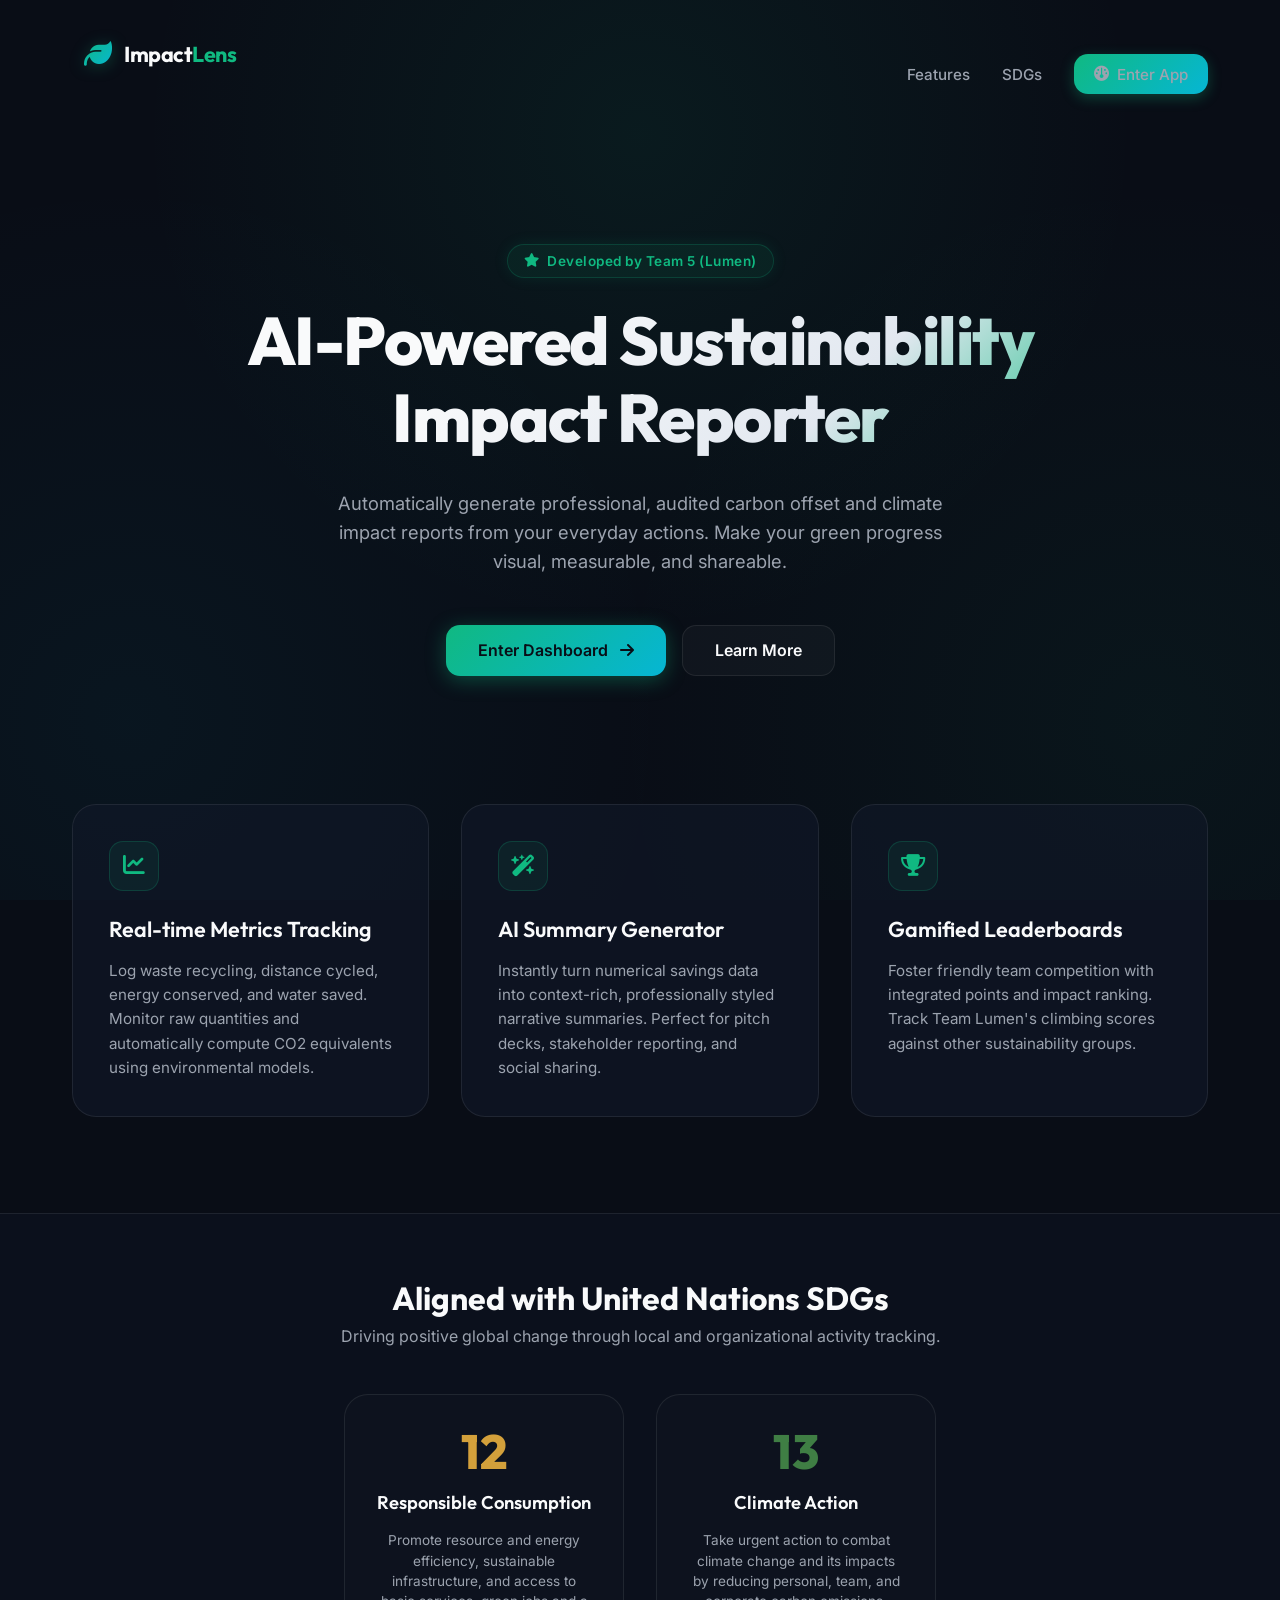
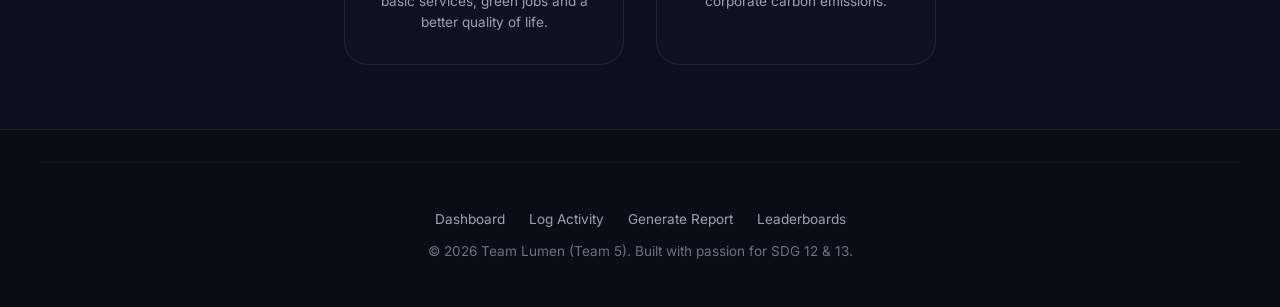
==== index.html @ 2fdfc2ce "feat: implement Day 1 AI Sustainability Dashboard, Log Form, Report, and Leaderboard views" ====
<!DOCTYPE html>
<html lang="en">
<head>
  <meta charset="UTF-8">
  <meta name="viewport" content="width=device-width, initial-scale=1.0">
  <title>ImpactLens — AI Sustainability Reporter</title>
  <meta name="description" content="Automatically generate professional sustainability impact reports from raw activity data, aligned with SDG 12 & 13. Created by Team Lumen.">
  
  <!-- FontAwesome & Google Fonts (loaded in style.css, but loaded here too for reliability) -->
  <link rel="stylesheet" href="https://cdnjs.cloudflare.com/ajax/libs/font-awesome/6.4.0/css/all.min.css">
  <link rel="stylesheet" href="css/style.css">
  
  <style>
    /* Landing page overrides & custom styling */
    .landing-body {
      background-color: var(--bg-primary);
      background-image: 
        radial-gradient(circle at 50% 15%, rgba(16, 185, 129, 0.08) 0%, transparent 50%),
        radial-gradient(circle at 10% 80%, rgba(6, 182, 212, 0.05) 0%, transparent 40%),
        radial-gradient(circle at 90% 80%, rgba(16, 185, 129, 0.05) 0%, transparent 40%);
      display: flex;
      flex-direction: column;
      align-items: center;
      width: 100%;
      min-height: 100vh;
      overflow-y: auto;
    }
    
    .landing-header {
      width: 100%;
      max-width: 1200px;
      padding: 2rem;
      display: flex;
      justify-content: space-between;
      align-items: center;
      z-index: 10;
    }
    
    .landing-nav {
      display: flex;
      gap: 2rem;
      align-items: center;
    }
    
    .landing-nav a {
      color: var(--text-secondary);
      text-decoration: none;
      font-size: 0.95rem;
      font-weight: 500;
      transition: var(--transition-fast);
    }
    
    .landing-nav a:hover {
      color: var(--text-primary);
    }
    
    .hero {
      max-width: 1000px;
      padding: 6rem 2rem 4rem 2rem;
      text-align: center;
      display: flex;
      flex-direction: column;
      align-items: center;
      gap: 1.5rem;
      z-index: 5;
    }
    
    .hero-badge {
      display: inline-flex;
      align-items: center;
      gap: 0.5rem;
      padding: 0.5rem 1rem;
      background: rgba(16, 185, 129, 0.08);
      border: 1px solid rgba(16, 185, 129, 0.2);
      border-radius: 50px;
      font-size: 0.85rem;
      color: var(--accent-primary);
      font-weight: 600;
      letter-spacing: 0.5px;
      box-shadow: 0 0 15px rgba(16, 185, 129, 0.1);
    }
    
    .hero-title {
      font-family: var(--font-header);
      font-size: clamp(2.5rem, 6vw, 4.2rem);
      font-weight: 800;
      line-height: 1.15;
      letter-spacing: -1.5px;
      background: linear-gradient(135deg, var(--text-primary) 30%, #e2e8f0 70%, var(--accent-primary) 100%);
      -webkit-background-clip: text;
      -webkit-text-fill-color: transparent;
      margin-bottom: 0.5rem;
    }
    
    .hero-subtitle {
      max-width: 650px;
      font-size: 1.15rem;
      line-height: 1.6;
      color: var(--text-secondary);
      margin-bottom: 1.5rem;
    }
    
    .cta-container {
      display: flex;
      gap: 1rem;
      margin-bottom: 2rem;
    }
    
    .btn-large {
      padding: 0.9rem 2rem;
      font-size: 1rem;
      font-weight: 600;
      border-radius: var(--border-radius-md);
      display: flex;
      align-items: center;
      gap: 0.75rem;
      text-decoration: none;
      transition: var(--transition-fast);
    }
    
    .btn-large.primary {
      background: var(--accent-gradient);
      color: var(--bg-primary);
      box-shadow: 0 4px 20px rgba(16, 185, 129, 0.35);
    }
    
    .btn-large.primary:hover {
      transform: translateY(-3px);
      box-shadow: 0 8px 25px rgba(16, 185, 129, 0.5);
    }
    
    .btn-large.secondary {
      background: rgba(255, 255, 255, 0.03);
      color: var(--text-primary);
      border: 1px solid var(--border-color);
    }
    
    .btn-large.secondary:hover {
      background: rgba(255, 255, 255, 0.08);
      border-color: var(--border-hover);
      transform: translateY(-3px);
    }
    
    .features-grid {
      width: 100%;
      max-width: 1200px;
      padding: 2rem;
      display: grid;
      grid-template-columns: repeat(auto-fit, minmax(300px, 1fr));
      gap: 2rem;
      margin-bottom: 4rem;
      z-index: 5;
    }
    
    .feature-card {
      display: flex;
      flex-direction: column;
      gap: 1rem;
      padding: 2.25rem;
      background: var(--bg-card);
      border: 1px solid var(--border-color);
      border-radius: var(--border-radius-lg);
      transition: var(--transition-normal);
      backdrop-filter: blur(12px);
    }
    
    .feature-card:hover {
      transform: translateY(-6px);
      border-color: rgba(16, 185, 129, 0.3);
      background: rgba(17, 24, 39, 0.9);
      box-shadow: 0 12px 30px rgba(0, 0, 0, 0.3), 0 0 20px rgba(16, 185, 129, 0.1);
    }
    
    .feature-icon-wrapper {
      width: 50px;
      height: 50px;
      border-radius: var(--border-radius-md);
      background: rgba(16, 185, 129, 0.08);
      border: 1px solid rgba(16, 185, 129, 0.2);
      display: flex;
      align-items: center;
      justify-content: center;
      font-size: 1.35rem;
      color: var(--accent-primary);
      margin-bottom: 0.5rem;
      transition: var(--transition-fast);
    }
    
    .feature-card:hover .feature-icon-wrapper {
      background: var(--accent-gradient);
      color: var(--bg-primary);
      box-shadow: 0 0 15px rgba(16, 185, 129, 0.3);
    }
    
    .feature-card h3 {
      font-family: var(--font-header);
      font-size: 1.35rem;
      font-weight: 600;
    }
    
    .feature-card p {
      color: var(--text-secondary);
      font-size: 0.95rem;
      line-height: 1.6;
    }
    
    .sdg-section {
      width: 100%;
      background: rgba(17, 24, 39, 0.4);
      border-top: 1px solid var(--border-color);
      border-bottom: 1px solid var(--border-color);
      padding: 4rem 2rem;
      display: flex;
      flex-direction: column;
      align-items: center;
      gap: 2rem;
      z-index: 5;
    }
    
    .sdg-header {
      text-align: center;
    }
    
    .sdg-header h2 {
      font-family: var(--font-header);
      font-size: 2rem;
      font-weight: 700;
      margin-bottom: 0.5rem;
    }
    
    .sdg-header p {
      color: var(--text-secondary);
      font-size: 1rem;
    }
    
    .sdg-cards {
      display: flex;
      gap: 2rem;
      flex-wrap: wrap;
      justify-content: center;
      max-width: 1000px;
      margin-top: 1rem;
    }
    
    .sdg-card {
      width: 280px;
      padding: 2rem;
      border-radius: var(--border-radius-lg);
      border: 1px solid var(--border-color);
      display: flex;
      flex-direction: column;
      align-items: center;
      text-align: center;
      gap: 1rem;
      transition: var(--transition-fast);
      background: rgba(255, 255, 255, 0.01);
    }
    
    .sdg-card:hover {
      border-color: var(--border-hover);
      transform: scale(1.02);
    }
    
    .sdg-number {
      font-family: var(--font-header);
      font-size: 3rem;
      font-weight: 800;
      line-height: 1;
    }
    
    .sdg-number.sdg12 {
      color: #D3A03B; /* SDG 12 Color Goldish */
    }
    
    .sdg-number.sdg13 {
      color: #3F7E44; /* SDG 13 Color Dark Green */
    }
    
    .sdg-card h4 {
      font-family: var(--font-header);
      font-size: 1.15rem;
      font-weight: 600;
    }
    
    .sdg-card p {
      font-size: 0.85rem;
      color: var(--text-secondary);
      line-height: 1.5;
    }
    
    .landing-footer {
      width: 100%;
      max-width: 1200px;
      padding: 3rem 2rem;
      text-align: center;
      color: var(--text-muted);
      font-size: 0.85rem;
      display: flex;
      flex-direction: column;
      gap: 1rem;
      border-top: 1px solid rgba(255, 255, 255, 0.03);
      margin-top: 2rem;
      z-index: 5;
    }
    
    .footer-links {
      display: flex;
      justify-content: center;
      gap: 1.5rem;
    }
    
    .footer-links a {
      color: var(--text-secondary);
      text-decoration: none;
    }
    
    .footer-links a:hover {
      color: var(--accent-primary);
    }
  </style>
</head>
<body class="landing-body">
  
  <header class="landing-header fade-in">
    <div class="brand">
      <div class="brand-icon">
        <i class="fa-solid fa-leaf"></i>
      </div>
      <div class="brand-name">Impact<span>Lens</span></div>
    </div>
    <nav class="landing-nav">
      <a href="#features">Features</a>
      <a href="#sdgs">SDGs</a>
      <a href="pages/dashboard.html" class="btn-primary" id="btn-enter-header">
        <i class="fa-solid fa-gauge"></i> Enter App
      </a>
    </nav>
  </header>

  <main class="hero fade-in">
    <div class="hero-badge">
      <i class="fa-solid fa-star"></i> Developed by Team 5 (Lumen)
    </div>
    <h1 class="hero-title" id="main-heading">AI-Powered Sustainability Impact Reporter</h1>
    <p class="hero-subtitle">
      Automatically generate professional, audited carbon offset and climate impact reports from your everyday actions. Make your green progress visual, measurable, and shareable.
    </p>
    
    <div class="cta-container">
      <a href="pages/dashboard.html" class="btn-large primary" id="btn-enter-hero">
        Enter Dashboard <i class="fa-solid fa-arrow-right"></i>
      </a>
      <a href="#features" class="btn-large secondary" id="btn-learn-more">
        Learn More
      </a>
    </div>
  </main>

  <section class="features-grid fade-in" id="features" style="animation-delay: 0.1s;">
    <div class="feature-card">
      <div class="feature-icon-wrapper">
        <i class="fa-solid fa-chart-line"></i>
      </div>
      <h3>Real-time Metrics Tracking</h3>
      <p>Log waste recycling, distance cycled, energy conserved, and water saved. Monitor raw quantities and automatically compute CO2 equivalents using environmental models.</p>
    </div>
    
    <div class="feature-card">
      <div class="feature-icon-wrapper">
        <i class="fa-solid fa-wand-magic-sparkles"></i>
      </div>
      <h3>AI Summary Generator</h3>
      <p>Instantly turn numerical savings data into context-rich, professionally styled narrative summaries. Perfect for pitch decks, stakeholder reporting, and social sharing.</p>
    </div>
    
    <div class="feature-card">
      <div class="feature-icon-wrapper">
        <i class="fa-solid fa-trophy"></i>
      </div>
      <h3>Gamified Leaderboards</h3>
      <p>Foster friendly team competition with integrated points and impact ranking. Track Team Lumen's climbing scores against other sustainability groups.</p>
    </div>
  </section>

  <section class="sdg-section fade-in" id="sdgs" style="animation-delay: 0.2s;">
    <div class="sdg-header">
      <h2>Aligned with United Nations SDGs</h2>
      <p>Driving positive global change through local and organizational activity tracking.</p>
    </div>
    
    <div class="sdg-cards">
      <div class="sdg-card">
        <div class="sdg-number sdg12">12</div>
        <h4>Responsible Consumption</h4>
        <p>Promote resource and energy efficiency, sustainable infrastructure, and access to basic services, green jobs and a better quality of life.</p>
      </div>
      
      <div class="sdg-card">
        <div class="sdg-number sdg13">13</div>
        <h4>Climate Action</h4>
        <p>Take urgent action to combat climate change and its impacts by reducing personal, team, and corporate carbon emissions.</p>
      </div>
    </div>
  </section>

  <footer class="landing-footer fade-in" style="animation-delay: 0.3s;">
    <div class="footer-links">
      <a href="pages/dashboard.html">Dashboard</a>
      <a href="pages/form.html">Log Activity</a>
      <a href="pages/report.html">Generate Report</a>
      <a href="pages/leaderboard.html">Leaderboards</a>
    </div>
    <div>
      &copy; 2026 Team Lumen (Team 5). Built with passion for SDG 12 & 13.
    </div>
  </footer>

</body>
</html>
---- css/style.css ----
@import url('https://fonts.googleapis.com/css2?family=Inter:wght@300;400;500;600;700&family=Outfit:wght@400;500;600;700;800&display=swap');

:root {
  /* Colors */
  --bg-primary: #090d16;
  --bg-secondary: #111827;
  --bg-card: rgba(17, 24, 39, 0.7);
  --bg-card-hover: rgba(31, 41, 55, 0.6);
  --accent-primary: #10b981; /* Emerald Green */
  --accent-primary-rgb: 16, 185, 129;
  --accent-secondary: #06b6d4; /* Teal */
  --accent-secondary-rgb: 6, 182, 212;
  --accent-gradient: linear-gradient(135deg, #10b981 0%, #06b6d4 100%);
  --accent-glow: 0 0 20px rgba(16, 185, 129, 0.25);
  
  --text-primary: #f9fafb;
  --text-secondary: #9ca3af;
  --text-muted: #6b7280;
  
  --border-color: rgba(255, 255, 255, 0.08);
  --border-hover: rgba(255, 255, 255, 0.15);
  
  /* Fonts */
  --font-header: 'Outfit', sans-serif;
  --font-body: 'Inter', sans-serif;
  
  /* Layout & Sizing */
  --sidebar-width: 260px;
  --header-height: 70px;
  --border-radius-sm: 8px;
  --border-radius-md: 14px;
  --border-radius-lg: 24px;
  
  /* Transitions */
  --transition-fast: 0.2s cubic-bezier(0.4, 0, 0.2, 1);
  --transition-normal: 0.35s cubic-bezier(0.4, 0, 0.2, 1);
}

* {
  margin: 0;
  padding: 0;
  box-sizing: border-box;
}

body {
  font-family: var(--font-body);
  background-color: var(--bg-primary);
  color: var(--text-primary);
  min-height: 100vh;
  display: flex;
  overflow-x: hidden;
  background-image: 
    radial-gradient(circle at 10% 20%, rgba(16, 185, 129, 0.05) 0%, transparent 40%),
    radial-gradient(circle at 90% 80%, rgba(6, 182, 212, 0.05) 0%, transparent 40%);
  background-attachment: fixed;
}

/* Scrollbar Customization */
::-webkit-scrollbar {
  width: 8px;
  height: 8px;
}
::-webkit-scrollbar-track {
  background: var(--bg-primary);
}
::-webkit-scrollbar-thumb {
  background: var(--border-color);
  border-radius: var(--border-radius-sm);
}
::-webkit-scrollbar-thumb:hover {
  background: var(--text-muted);
}

/* Sidebar Layout */
.app-container {
  display: flex;
  width: 100%;
  min-height: 100vh;
}

.sidebar {
  width: var(--sidebar-width);
  background-color: rgba(17, 24, 39, 0.9);
  border-right: 1px solid var(--border-color);
  display: flex;
  flex-direction: column;
  height: 100vh;
  position: fixed;
  left: 0;
  top: 0;
  z-index: 100;
  backdrop-filter: blur(12px);
  padding: 1.5rem 1rem;
}

.brand {
  display: flex;
  align-items: center;
  gap: 0.75rem;
  padding: 0.5rem 0.75rem;
  margin-bottom: 2.5rem;
}

.brand-icon {
  font-size: 1.75rem;
  background: var(--accent-gradient);
  -webkit-background-clip: text;
  -webkit-text-fill-color: transparent;
  display: flex;
  align-items: center;
  justify-content: center;
  filter: drop-shadow(0 2px 8px rgba(16, 185, 129, 0.3));
}

.brand-name {
  font-family: var(--font-header);
  font-size: 1.35rem;
  font-weight: 700;
  letter-spacing: -0.5px;
  color: var(--text-primary);
}

.brand-name span {
  color: var(--accent-primary);
}

.nav-menu {
  list-style: none;
  display: flex;
  flex-direction: column;
  gap: 0.5rem;
  flex-grow: 1;
}

.nav-item a {
  display: flex;
  align-items: center;
  gap: 1rem;
  padding: 0.85rem 1rem;
  color: var(--text-secondary);
  text-decoration: none;
  font-size: 0.95rem;
  font-weight: 500;
  border-radius: var(--border-radius-md);
  transition: var(--transition-fast);
  border: 1px solid transparent;
}

.nav-item a:hover {
  color: var(--text-primary);
  background-color: var(--bg-card-hover);
  border-color: var(--border-color);
}

.nav-item.active a {
  color: var(--text-primary);
  background: rgba(16, 185, 129, 0.08);
  border: 1px solid rgba(16, 185, 129, 0.2);
  box-shadow: inset 0 0 12px rgba(16, 185, 129, 0.05);
}

.nav-item.active a i {
  color: var(--accent-primary);
  filter: drop-shadow(0 0 4px rgba(16, 185, 129, 0.4));
}

.nav-item i {
  font-size: 1.15rem;
  width: 20px;
  text-align: center;
  transition: var(--transition-fast);
}

.sidebar-footer {
  margin-top: auto;
  border-top: 1px solid var(--border-color);
  padding-top: 1.25rem;
}

.team-card {
  display: flex;
  align-items: center;
  gap: 0.75rem;
  padding: 0.75rem;
  background: rgba(255, 255, 255, 0.03);
  border: 1px solid var(--border-color);
  border-radius: var(--border-radius-md);
}

.team-avatar {
  width: 40px;
  height: 40px;
  border-radius: 50%;
  background: var(--accent-gradient);
  display: flex;
  align-items: center;
  justify-content: center;
  font-weight: 700;
  color: var(--bg-primary);
  font-family: var(--font-header);
  box-shadow: 0 0 10px rgba(16, 185, 129, 0.2);
}

.team-info {
  display: flex;
  flex-direction: column;
}

.team-name {
  font-size: 0.9rem;
  font-weight: 600;
  color: var(--text-primary);
}

.team-role {
  font-size: 0.75rem;
  color: var(--text-muted);
}

/* Main Content Area */
.main-content {
  margin-left: var(--sidebar-width);
  flex-grow: 1;
  min-height: 100vh;
  padding: 2rem;
  display: flex;
  flex-direction: column;
  gap: 2rem;
  width: calc(100% - var(--sidebar-width));
}

/* Top bar style */
.top-bar {
  display: flex;
  justify-content: space-between;
  align-items: center;
  width: 100%;
}

.page-title-container {
  display: flex;
  flex-direction: column;
  gap: 0.25rem;
}

.page-title {
  font-family: var(--font-header);
  font-size: 1.85rem;
  font-weight: 700;
  letter-spacing: -0.5px;
  background: linear-gradient(120deg, var(--text-primary) 50%, var(--text-secondary));
  -webkit-background-clip: text;
  -webkit-text-fill-color: transparent;
}

.page-subtitle {
  font-size: 0.85rem;
  color: var(--text-muted);
}

.top-bar-actions {
  display: flex;
  align-items: center;
  gap: 1rem;
}

.date-badge {
  display: flex;
  align-items: center;
  gap: 0.5rem;
  padding: 0.6rem 1rem;
  background: rgba(255, 255, 255, 0.02);
  border: 1px solid var(--border-color);
  border-radius: var(--border-radius-md);
  font-size: 0.85rem;
  color: var(--text-secondary);
}

.date-badge i {
  color: var(--accent-primary);
}

.btn-primary {
  display: flex;
  align-items: center;
  gap: 0.5rem;
  padding: 0.65rem 1.25rem;
  background: var(--accent-gradient);
  border: none;
  border-radius: var(--border-radius-md);
  color: var(--bg-primary);
  font-weight: 600;
  font-size: 0.9rem;
  cursor: pointer;
  transition: var(--transition-fast);
  box-shadow: 0 4px 14px rgba(16, 185, 129, 0.3);
}

.btn-primary:hover {
  transform: translateY(-2px);
  box-shadow: 0 6px 20px rgba(16, 185, 129, 0.45);
}

.btn-primary:active {
  transform: translateY(0);
}

/* Glass Card styling */
.glass-card {
  background: var(--bg-card);
  border: 1px solid var(--border-color);
  border-radius: var(--border-radius-lg);
  padding: 1.5rem;
  backdrop-filter: blur(16px);
  -webkit-backdrop-filter: blur(16px);
  transition: border-color var(--transition-fast), background-color var(--transition-fast);
  box-shadow: 0 8px 32px rgba(0, 0, 0, 0.2);
}

.glass-card:hover {
  border-color: var(--border-hover);
  background-color: var(--bg-card-hover);
}

/* Animations */
@keyframes fadeIn {
  from { opacity: 0; transform: translateY(10px); }
  to { opacity: 1; transform: translateY(0); }
}

.fade-in {
  animation: fadeIn var(--transition-normal) forwards;
}

/* Responsive Rules */
@media (max-width: 1024px) {
  :root {
    --sidebar-width: 80px;
  }
  .brand-name, .team-info, .nav-item span {
    display: none;
  }
  .brand {
    justify-content: center;
    margin-bottom: 2rem;
  }
  .nav-item a {
    justify-content: center;
    padding: 1rem;
  }
  .team-card {
    justify-content: center;
    padding: 0.5rem;
  }
}

@media (max-width: 640px) {
  body {
    flex-direction: column;
  }
  .sidebar {
    width: 100%;
    height: auto;
    position: relative;
    border-right: none;
    border-bottom: 1px solid var(--border-color);
    padding: 1rem;
    flex-direction: row;
    align-items: center;
    justify-content: space-between;
  }
  .brand {
    margin-bottom: 0;
  }
  .nav-menu {
    flex-direction: row;
    gap: 0.25rem;
    flex-grow: 0;
  }
  .sidebar-footer {
    display: none;
  }
  .main-content {
    margin-left: 0;
    width: 100%;
    padding: 1.25rem;
  }
  .top-bar {
    flex-direction: column;
    align-items: flex-start;
    gap: 1rem;
  }
  .top-bar-actions {
    width: 100%;
    justify-content: space-between;
  }
}
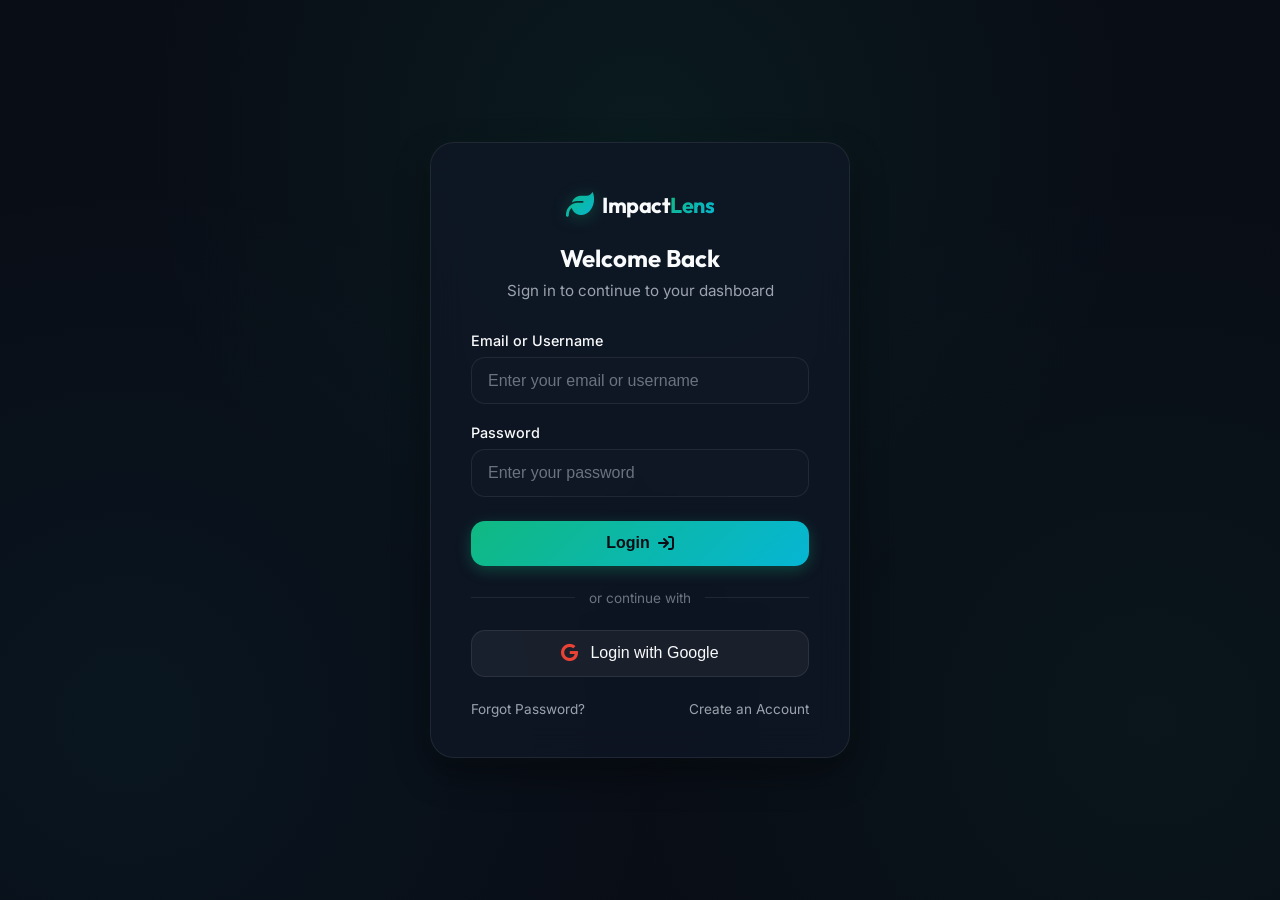
==== commit cab779a1: "feat: overhaul index.html into a dedicated login screen with Google auth option" ====
--- a/index.html
+++ b/index.html
@@ -3,417 +3,271 @@
 <head>
   <meta charset="UTF-8">
   <meta name="viewport" content="width=device-width, initial-scale=1.0">
-  <title>ImpactLens — AI Sustainability Reporter</title>
-  <meta name="description" content="Automatically generate professional sustainability impact reports from raw activity data, aligned with SDG 12 & 13. Created by Team Lumen.">
+  <title>ImpactLens — Login</title>
+  <meta name="description" content="Login to ImpactLens AI Sustainability Reporter">
   
   <!-- FontAwesome & Google Fonts (loaded in style.css, but loaded here too for reliability) -->
   <link rel="stylesheet" href="https://cdnjs.cloudflare.com/ajax/libs/font-awesome/6.4.0/css/all.min.css">
   <link rel="stylesheet" href="css/style.css">
   
   <style>
-    /* Landing page overrides & custom styling */
-    .landing-body {
+    /* Styling for the login page */
+    .login-body {
       background-color: var(--bg-primary);
       background-image: 
         radial-gradient(circle at 50% 15%, rgba(16, 185, 129, 0.08) 0%, transparent 50%),
         radial-gradient(circle at 10% 80%, rgba(6, 182, 212, 0.05) 0%, transparent 40%),
         radial-gradient(circle at 90% 80%, rgba(16, 185, 129, 0.05) 0%, transparent 40%);
       display: flex;
-      flex-direction: column;
-      align-items: center;
-      width: 100%;
+      justify-content: center;
+      align-items: center;
       min-height: 100vh;
-      overflow-y: auto;
-    }
-    
-    .landing-header {
-      width: 100%;
-      max-width: 1200px;
-      padding: 2rem;
-      display: flex;
-      justify-content: space-between;
-      align-items: center;
-      z-index: 10;
-    }
-    
-    .landing-nav {
-      display: flex;
-      gap: 2rem;
-      align-items: center;
-    }
-    
-    .landing-nav a {
-      color: var(--text-secondary);
-      text-decoration: none;
-      font-size: 0.95rem;
-      font-weight: 500;
-      transition: var(--transition-fast);
-    }
-    
-    .landing-nav a:hover {
-      color: var(--text-primary);
-    }
-    
-    .hero {
-      max-width: 1000px;
-      padding: 6rem 2rem 4rem 2rem;
-      text-align: center;
-      display: flex;
-      flex-direction: column;
-      align-items: center;
-      gap: 1.5rem;
-      z-index: 5;
-    }
-    
-    .hero-badge {
-      display: inline-flex;
-      align-items: center;
-      gap: 0.5rem;
-      padding: 0.5rem 1rem;
-      background: rgba(16, 185, 129, 0.08);
-      border: 1px solid rgba(16, 185, 129, 0.2);
-      border-radius: 50px;
-      font-size: 0.85rem;
-      color: var(--accent-primary);
-      font-weight: 600;
-      letter-spacing: 0.5px;
-      box-shadow: 0 0 15px rgba(16, 185, 129, 0.1);
-    }
-    
-    .hero-title {
-      font-family: var(--font-header);
-      font-size: clamp(2.5rem, 6vw, 4.2rem);
-      font-weight: 800;
-      line-height: 1.15;
-      letter-spacing: -1.5px;
-      background: linear-gradient(135deg, var(--text-primary) 30%, #e2e8f0 70%, var(--accent-primary) 100%);
-      -webkit-background-clip: text;
-      -webkit-text-fill-color: transparent;
-      margin-bottom: 0.5rem;
-    }
-    
-    .hero-subtitle {
-      max-width: 650px;
-      font-size: 1.15rem;
-      line-height: 1.6;
-      color: var(--text-secondary);
-      margin-bottom: 1.5rem;
-    }
-    
-    .cta-container {
-      display: flex;
-      gap: 1rem;
-      margin-bottom: 2rem;
-    }
-    
-    .btn-large {
-      padding: 0.9rem 2rem;
-      font-size: 1rem;
-      font-weight: 600;
-      border-radius: var(--border-radius-md);
-      display: flex;
-      align-items: center;
-      gap: 0.75rem;
-      text-decoration: none;
-      transition: var(--transition-fast);
-    }
-    
-    .btn-large.primary {
-      background: var(--accent-gradient);
-      color: var(--bg-primary);
-      box-shadow: 0 4px 20px rgba(16, 185, 129, 0.35);
-    }
-    
-    .btn-large.primary:hover {
-      transform: translateY(-3px);
-      box-shadow: 0 8px 25px rgba(16, 185, 129, 0.5);
-    }
-    
-    .btn-large.secondary {
-      background: rgba(255, 255, 255, 0.03);
-      color: var(--text-primary);
-      border: 1px solid var(--border-color);
-    }
-    
-    .btn-large.secondary:hover {
-      background: rgba(255, 255, 255, 0.08);
-      border-color: var(--border-hover);
-      transform: translateY(-3px);
-    }
-    
-    .features-grid {
-      width: 100%;
-      max-width: 1200px;
-      padding: 2rem;
-      display: grid;
-      grid-template-columns: repeat(auto-fit, minmax(300px, 1fr));
-      gap: 2rem;
-      margin-bottom: 4rem;
-      z-index: 5;
-    }
-    
-    .feature-card {
-      display: flex;
-      flex-direction: column;
-      gap: 1rem;
-      padding: 2.25rem;
+      width: 100%;
+      margin: 0;
+      font-family: 'Inter', sans-serif;
+    }
+
+    .login-container {
+      width: 100%;
+      max-width: 420px;
+      padding: 2.5rem;
       background: var(--bg-card);
       border: 1px solid var(--border-color);
       border-radius: var(--border-radius-lg);
-      transition: var(--transition-normal);
-      backdrop-filter: blur(12px);
-    }
-    
-    .feature-card:hover {
-      transform: translateY(-6px);
-      border-color: rgba(16, 185, 129, 0.3);
-      background: rgba(17, 24, 39, 0.9);
-      box-shadow: 0 12px 30px rgba(0, 0, 0, 0.3), 0 0 20px rgba(16, 185, 129, 0.1);
-    }
-    
-    .feature-icon-wrapper {
-      width: 50px;
-      height: 50px;
+      backdrop-filter: blur(16px);
+      -webkit-backdrop-filter: blur(16px);
+      box-shadow: 0 15px 35px rgba(0, 0, 0, 0.4), 0 0 20px rgba(16, 185, 129, 0.05);
+      animation: fade-in 0.6s ease-out;
+    }
+
+    .login-header {
+      text-align: center;
+      margin-bottom: 2rem;
+    }
+
+    .login-header .brand {
+      justify-content: center;
+      margin-bottom: 1rem;
+      display: flex;
+      align-items: center;
+      gap: 0.5rem;
+      font-size: 1.75rem;
+      font-weight: 700;
+      font-family: var(--font-header);
+    }
+
+    .brand-icon {
+      color: var(--accent-primary);
+    }
+    
+    .brand-name {
+      color: var(--text-primary);
+    }
+    
+    .brand-name span {
+      background: var(--accent-gradient);
+      -webkit-background-clip: text;
+      -webkit-text-fill-color: transparent;
+    }
+
+    .login-header h2 {
+      font-family: var(--font-header);
+      font-size: 1.5rem;
+      color: var(--text-primary);
+      margin-bottom: 0.5rem;
+    }
+
+    .login-header p {
+      color: var(--text-secondary);
+      font-size: 0.95rem;
+    }
+
+    .form-group {
+      margin-bottom: 1.25rem;
+    }
+
+    .form-group label {
+      display: block;
+      margin-bottom: 0.5rem;
+      font-size: 0.9rem;
+      color: var(--text-primary);
+      font-weight: 500;
+    }
+
+    .form-group input {
+      width: 100%;
+      padding: 0.85rem 1rem;
+      background: rgba(17, 24, 39, 0.6);
+      border: 1px solid var(--border-color);
       border-radius: var(--border-radius-md);
-      background: rgba(16, 185, 129, 0.08);
-      border: 1px solid rgba(16, 185, 129, 0.2);
-      display: flex;
-      align-items: center;
-      justify-content: center;
-      font-size: 1.35rem;
-      color: var(--accent-primary);
-      margin-bottom: 0.5rem;
-      transition: var(--transition-fast);
-    }
-    
-    .feature-card:hover .feature-icon-wrapper {
+      color: var(--text-primary);
+      font-size: 1rem;
+      transition: var(--transition-fast);
+      box-sizing: border-box;
+    }
+
+    .form-group input:focus {
+      outline: none;
+      border-color: var(--accent-primary);
+      box-shadow: 0 0 0 3px rgba(16, 185, 129, 0.2);
+    }
+    
+    .form-group input::placeholder {
+      color: var(--text-muted);
+    }
+
+    .login-btn {
+      width: 100%;
+      padding: 0.85rem;
       background: var(--accent-gradient);
       color: var(--bg-primary);
-      box-shadow: 0 0 15px rgba(16, 185, 129, 0.3);
-    }
-    
-    .feature-card h3 {
-      font-family: var(--font-header);
-      font-size: 1.35rem;
+      border: none;
+      border-radius: var(--border-radius-md);
+      font-size: 1rem;
       font-weight: 600;
-    }
-    
-    .feature-card p {
-      color: var(--text-secondary);
-      font-size: 0.95rem;
-      line-height: 1.6;
-    }
-    
-    .sdg-section {
-      width: 100%;
-      background: rgba(17, 24, 39, 0.4);
-      border-top: 1px solid var(--border-color);
-      border-bottom: 1px solid var(--border-color);
-      padding: 4rem 2rem;
-      display: flex;
-      flex-direction: column;
-      align-items: center;
-      gap: 2rem;
-      z-index: 5;
-    }
-    
-    .sdg-header {
+      cursor: pointer;
+      transition: var(--transition-fast);
+      display: flex;
+      justify-content: center;
+      align-items: center;
+      gap: 0.5rem;
+      margin-top: 1.5rem;
+      box-shadow: 0 4px 15px rgba(16, 185, 129, 0.3);
+    }
+
+    .login-btn:hover {
+      transform: translateY(-2px);
+      box-shadow: 0 8px 20px rgba(16, 185, 129, 0.4);
+    }
+
+    .divider {
+      display: flex;
+      align-items: center;
       text-align: center;
-    }
-    
-    .sdg-header h2 {
-      font-family: var(--font-header);
-      font-size: 2rem;
-      font-weight: 700;
-      margin-bottom: 0.5rem;
-    }
-    
-    .sdg-header p {
-      color: var(--text-secondary);
-      font-size: 1rem;
-    }
-    
-    .sdg-cards {
-      display: flex;
-      gap: 2rem;
-      flex-wrap: wrap;
-      justify-content: center;
-      max-width: 1000px;
-      margin-top: 1rem;
-    }
-    
-    .sdg-card {
-      width: 280px;
-      padding: 2rem;
-      border-radius: var(--border-radius-lg);
-      border: 1px solid var(--border-color);
-      display: flex;
-      flex-direction: column;
-      align-items: center;
-      text-align: center;
-      gap: 1rem;
-      transition: var(--transition-fast);
-      background: rgba(255, 255, 255, 0.01);
-    }
-    
-    .sdg-card:hover {
-      border-color: var(--border-hover);
-      transform: scale(1.02);
-    }
-    
-    .sdg-number {
-      font-family: var(--font-header);
-      font-size: 3rem;
-      font-weight: 800;
-      line-height: 1;
-    }
-    
-    .sdg-number.sdg12 {
-      color: #D3A03B; /* SDG 12 Color Goldish */
-    }
-    
-    .sdg-number.sdg13 {
-      color: #3F7E44; /* SDG 13 Color Dark Green */
-    }
-    
-    .sdg-card h4 {
-      font-family: var(--font-header);
-      font-size: 1.15rem;
-      font-weight: 600;
-    }
-    
-    .sdg-card p {
-      font-size: 0.85rem;
-      color: var(--text-secondary);
-      line-height: 1.5;
-    }
-    
-    .landing-footer {
-      width: 100%;
-      max-width: 1200px;
-      padding: 3rem 2rem;
-      text-align: center;
+      margin: 1.5rem 0;
       color: var(--text-muted);
       font-size: 0.85rem;
-      display: flex;
-      flex-direction: column;
-      gap: 1rem;
-      border-top: 1px solid rgba(255, 255, 255, 0.03);
-      margin-top: 2rem;
-      z-index: 5;
-    }
-    
-    .footer-links {
-      display: flex;
-      justify-content: center;
-      gap: 1.5rem;
-    }
-    
-    .footer-links a {
+    }
+
+    .divider::before,
+    .divider::after {
+      content: '';
+      flex: 1;
+      border-bottom: 1px solid var(--border-color);
+    }
+
+    .divider:not(:empty)::before {
+      margin-right: 1em;
+    }
+
+    .divider:not(:empty)::after {
+      margin-left: 1em;
+    }
+
+    .google-btn {
+      width: 100%;
+      padding: 0.85rem;
+      background: rgba(255, 255, 255, 0.05);
+      color: var(--text-primary);
+      border: 1px solid var(--border-color);
+      border-radius: var(--border-radius-md);
+      font-size: 1rem;
+      font-weight: 500;
+      cursor: pointer;
+      transition: var(--transition-fast);
+      display: flex;
+      justify-content: center;
+      align-items: center;
+      gap: 0.75rem;
+    }
+
+    .google-btn:hover {
+      background: rgba(255, 255, 255, 0.1);
+      border-color: var(--border-hover);
+      transform: translateY(-2px);
+    }
+    
+    .google-btn i {
+      font-size: 1.1rem;
+    }
+
+    .login-footer {
+      display: flex;
+      justify-content: space-between;
+      margin-top: 1.5rem;
+      font-size: 0.85rem;
+    }
+
+    .login-footer a {
       color: var(--text-secondary);
       text-decoration: none;
-    }
-    
-    .footer-links a:hover {
+      transition: var(--transition-fast);
+    }
+
+    .login-footer a:hover {
       color: var(--accent-primary);
+      text-decoration: underline;
+    }
+
+    @keyframes fade-in {
+      from { opacity: 0; transform: translateY(20px); }
+      to { opacity: 1; transform: translateY(0); }
     }
   </style>
 </head>
-<body class="landing-body">
-  
-  <header class="landing-header fade-in">
-    <div class="brand">
-      <div class="brand-icon">
-        <i class="fa-solid fa-leaf"></i>
+<body class="login-body">
+
+  <div class="login-container">
+    <div class="login-header">
+      <div class="brand">
+        <div class="brand-icon">
+          <i class="fa-solid fa-leaf"></i>
+        </div>
+        <div class="brand-name">Impact<span>Lens</span></div>
       </div>
-      <div class="brand-name">Impact<span>Lens</span></div>
+      <h2>Welcome Back</h2>
+      <p>Sign in to continue to your dashboard</p>
     </div>
-    <nav class="landing-nav">
-      <a href="#features">Features</a>
-      <a href="#sdgs">SDGs</a>
-      <a href="pages/dashboard.html" class="btn-primary" id="btn-enter-header">
-        <i class="fa-solid fa-gauge"></i> Enter App
-      </a>
-    </nav>
-  </header>
-
-  <main class="hero fade-in">
-    <div class="hero-badge">
-      <i class="fa-solid fa-star"></i> Developed by Team 5 (Lumen)
-    </div>
-    <h1 class="hero-title" id="main-heading">AI-Powered Sustainability Impact Reporter</h1>
-    <p class="hero-subtitle">
-      Automatically generate professional, audited carbon offset and climate impact reports from your everyday actions. Make your green progress visual, measurable, and shareable.
-    </p>
-    
-    <div class="cta-container">
-      <a href="pages/dashboard.html" class="btn-large primary" id="btn-enter-hero">
-        Enter Dashboard <i class="fa-solid fa-arrow-right"></i>
-      </a>
-      <a href="#features" class="btn-large secondary" id="btn-learn-more">
-        Learn More
-      </a>
-    </div>
-  </main>
-
-  <section class="features-grid fade-in" id="features" style="animation-delay: 0.1s;">
-    <div class="feature-card">
-      <div class="feature-icon-wrapper">
-        <i class="fa-solid fa-chart-line"></i>
-      </div>
-      <h3>Real-time Metrics Tracking</h3>
-      <p>Log waste recycling, distance cycled, energy conserved, and water saved. Monitor raw quantities and automatically compute CO2 equivalents using environmental models.</p>
-    </div>
-    
-    <div class="feature-card">
-      <div class="feature-icon-wrapper">
-        <i class="fa-solid fa-wand-magic-sparkles"></i>
-      </div>
-      <h3>AI Summary Generator</h3>
-      <p>Instantly turn numerical savings data into context-rich, professionally styled narrative summaries. Perfect for pitch decks, stakeholder reporting, and social sharing.</p>
-    </div>
-    
-    <div class="feature-card">
-      <div class="feature-icon-wrapper">
-        <i class="fa-solid fa-trophy"></i>
-      </div>
-      <h3>Gamified Leaderboards</h3>
-      <p>Foster friendly team competition with integrated points and impact ranking. Track Team Lumen's climbing scores against other sustainability groups.</p>
-    </div>
-  </section>
-
-  <section class="sdg-section fade-in" id="sdgs" style="animation-delay: 0.2s;">
-    <div class="sdg-header">
-      <h2>Aligned with United Nations SDGs</h2>
-      <p>Driving positive global change through local and organizational activity tracking.</p>
-    </div>
-    
-    <div class="sdg-cards">
-      <div class="sdg-card">
-        <div class="sdg-number sdg12">12</div>
-        <h4>Responsible Consumption</h4>
-        <p>Promote resource and energy efficiency, sustainable infrastructure, and access to basic services, green jobs and a better quality of life.</p>
+
+    <form id="login-form">
+      <div class="form-group">
+        <label for="email">Email or Username</label>
+        <input type="text" id="email" name="email" placeholder="Enter your email or username" required>
       </div>
       
-      <div class="sdg-card">
-        <div class="sdg-number sdg13">13</div>
-        <h4>Climate Action</h4>
-        <p>Take urgent action to combat climate change and its impacts by reducing personal, team, and corporate carbon emissions.</p>
+      <div class="form-group">
+        <label for="password">Password</label>
+        <input type="password" id="password" name="password" placeholder="Enter your password" required>
       </div>
+
+      <button type="submit" class="login-btn">
+        Login <i class="fa-solid fa-arrow-right-to-bracket"></i>
+      </button>
+    </form>
+
+    <div class="divider">or continue with</div>
+
+    <button type="button" class="google-btn" id="google-login-btn">
+      <i class="fa-brands fa-google" style="color: #ea4335;"></i> Login with Google
+    </button>
+
+    <div class="login-footer">
+      <a href="#">Forgot Password?</a>
+      <a href="#">Create an Account</a>
     </div>
-  </section>
-
-  <footer class="landing-footer fade-in" style="animation-delay: 0.3s;">
-    <div class="footer-links">
-      <a href="pages/dashboard.html">Dashboard</a>
-      <a href="pages/form.html">Log Activity</a>
-      <a href="pages/report.html">Generate Report</a>
-      <a href="pages/leaderboard.html">Leaderboards</a>
-    </div>
-    <div>
-      &copy; 2026 Team Lumen (Team 5). Built with passion for SDG 12 & 13.
-    </div>
-  </footer>
-
+  </div>
+
+  <script>
+    // Handle form submission to redirect to dashboard
+    document.getElementById('login-form').addEventListener('submit', function(e) {
+      e.preventDefault(); 
+      window.location.href = 'pages/dashboard.html';
+    });
+
+    // Handle Google login button click to redirect to dashboard
+    document.getElementById('google-login-btn').addEventListener('click', function() {
+      window.location.href = 'pages/dashboard.html';
+    });
+  </script>
 </body>
 </html>
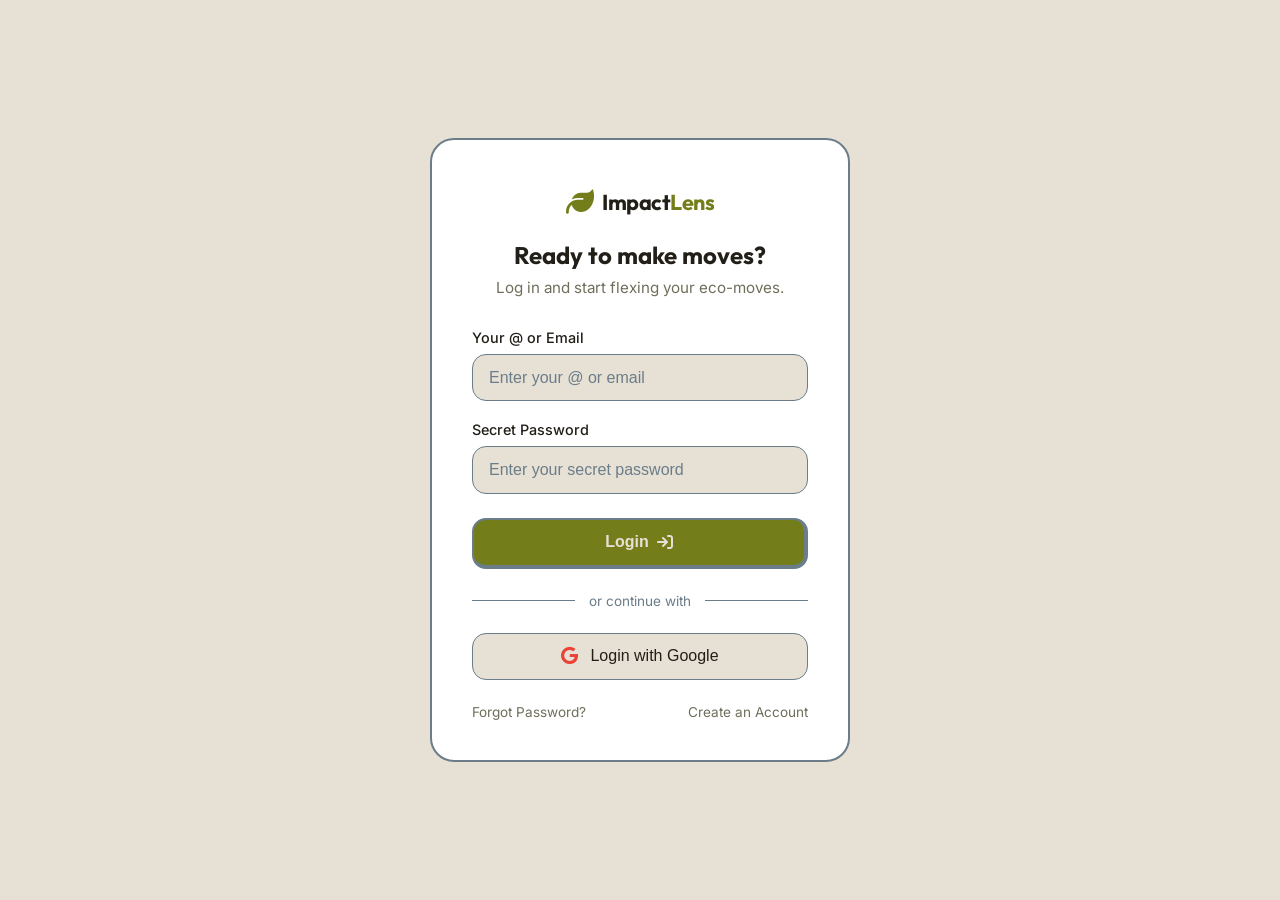
==== commit e6e8c294: "feat: Phase 1 Gamified UI pivot (Landing page, Colors, Log-First Dashboard, CSV removal)" ====
--- a/index.html
+++ b/index.html
@@ -4,7 +4,7 @@
   <meta charset="UTF-8">
   <meta name="viewport" content="width=device-width, initial-scale=1.0">
   <title>ImpactLens — Login</title>
-  <meta name="description" content="Login to ImpactLens AI Sustainability Reporter">
+  <meta name="description" content="Join the movement. Log your green actions.">
   
   <!-- FontAwesome & Google Fonts (loaded in style.css, but loaded here too for reliability) -->
   <link rel="stylesheet" href="https://cdnjs.cloudflare.com/ajax/libs/font-awesome/6.4.0/css/all.min.css">
@@ -14,10 +14,7 @@
     /* Styling for the login page */
     .login-body {
       background-color: var(--bg-primary);
-      background-image: 
-        radial-gradient(circle at 50% 15%, rgba(16, 185, 129, 0.08) 0%, transparent 50%),
-        radial-gradient(circle at 10% 80%, rgba(6, 182, 212, 0.05) 0%, transparent 40%),
-        radial-gradient(circle at 90% 80%, rgba(16, 185, 129, 0.05) 0%, transparent 40%);
+      
       display: flex;
       justify-content: center;
       align-items: center;
@@ -34,9 +31,9 @@
       background: var(--bg-card);
       border: 1px solid var(--border-color);
       border-radius: var(--border-radius-lg);
-      backdrop-filter: blur(16px);
-      -webkit-backdrop-filter: blur(16px);
-      box-shadow: 0 15px 35px rgba(0, 0, 0, 0.4), 0 0 20px rgba(16, 185, 129, 0.05);
+      
+      -webkit-
+      box-shadow: 6px 6px 0px var(--border-color); border: 2px solid var(--border-color);
       animation: fade-in 0.6s ease-out;
     }
 
@@ -97,7 +94,7 @@
     .form-group input {
       width: 100%;
       padding: 0.85rem 1rem;
-      background: rgba(17, 24, 39, 0.6);
+      background: var(--bg-primary);
       border: 1px solid var(--border-color);
       border-radius: var(--border-radius-md);
       color: var(--text-primary);
@@ -109,7 +106,7 @@
     .form-group input:focus {
       outline: none;
       border-color: var(--accent-primary);
-      box-shadow: 0 0 0 3px rgba(16, 185, 129, 0.2);
+      box-shadow: 0 0 0 3px rgba(115, 126, 27, 0.2);
     }
     
     .form-group input::placeholder {
@@ -132,12 +129,12 @@
       align-items: center;
       gap: 0.5rem;
       margin-top: 1.5rem;
-      box-shadow: 0 4px 15px rgba(16, 185, 129, 0.3);
+      box-shadow: none; border: 2px solid var(--border-color); border-bottom: 4px solid var(--border-color); border-right: 4px solid var(--border-color);
     }
 
     .login-btn:hover {
       transform: translateY(-2px);
-      box-shadow: 0 8px 20px rgba(16, 185, 129, 0.4);
+      box-shadow: none; transform: translate(-2px, -2px); border-bottom: 6px solid var(--border-color); border-right: 6px solid var(--border-color);
     }
 
     .divider {
@@ -167,7 +164,7 @@
     .google-btn {
       width: 100%;
       padding: 0.85rem;
-      background: rgba(255, 255, 255, 0.05);
+      background: var(--bg-primary);
       color: var(--text-primary);
       border: 1px solid var(--border-color);
       border-radius: var(--border-radius-md);
@@ -225,19 +222,19 @@
         </div>
         <div class="brand-name">Impact<span>Lens</span></div>
       </div>
-      <h2>Welcome Back</h2>
-      <p>Sign in to continue to your dashboard</p>
+      <h2>Ready to make moves?</h2>
+      <p>Log in and start flexing your eco-moves.</p>
     </div>
 
     <form id="login-form">
       <div class="form-group">
-        <label for="email">Email or Username</label>
-        <input type="text" id="email" name="email" placeholder="Enter your email or username" required>
+        <label for="email">Your @ or Email</label>
+        <input type="text" id="email" name="email" placeholder="Enter your @ or email" required>
       </div>
       
       <div class="form-group">
-        <label for="password">Password</label>
-        <input type="password" id="password" name="password" placeholder="Enter your password" required>
+        <label for="password">Secret Password</label>
+        <input type="password" id="password" name="password" placeholder="Enter your secret password" required>
       </div>
 
       <button type="submit" class="login-btn">
--- a/css/style.css
+++ b/css/style.css
@@ -2,23 +2,23 @@
 
 :root {
   /* Colors */
-  --bg-primary: #090d16;
-  --bg-secondary: #111827;
-  --bg-card: rgba(17, 24, 39, 0.7);
-  --bg-card-hover: rgba(31, 41, 55, 0.6);
-  --accent-primary: #10b981; /* Emerald Green */
-  --accent-primary-rgb: 16, 185, 129;
-  --accent-secondary: #06b6d4; /* Teal */
-  --accent-secondary-rgb: 6, 182, 212;
-  --accent-gradient: linear-gradient(135deg, #10b981 0%, #06b6d4 100%);
-  --accent-glow: 0 0 20px rgba(16, 185, 129, 0.25);
-  
-  --text-primary: #f9fafb;
-  --text-secondary: #9ca3af;
-  --text-muted: #6b7280;
-  
-  --border-color: rgba(255, 255, 255, 0.08);
-  --border-hover: rgba(255, 255, 255, 0.15);
+  --bg-primary: #E7E0D5;
+  --bg-secondary: #E7E0D5;
+  --bg-card: #FFFFFF;
+  --bg-card-hover: #F2EFE9;
+  --accent-primary: #737E1B; 
+  --accent-primary-rgb: 115, 126, 27;
+  --accent-secondary: #96916F;
+  --accent-secondary-rgb: 150, 145, 111;
+  --accent-gradient: #737E1B;
+  --accent-glow: none;
+  
+  --text-primary: #221F18;
+  --text-secondary: #706E5B;
+  --text-muted: #6B7D89;
+  
+  --border-color: #6B7D89;
+  --border-hover: #221F18;
   
   /* Fonts */
   --font-header: 'Outfit', sans-serif;
@@ -42,6 +42,11 @@
   box-sizing: border-box;
 }
 
+*:focus-visible {
+  outline: 2px solid var(--accent-primary);
+  outline-offset: 2px;
+}
+
 body {
   font-family: var(--font-body);
   background-color: var(--bg-primary);
@@ -49,9 +54,7 @@
   min-height: 100vh;
   display: flex;
   overflow-x: hidden;
-  background-image: 
-    radial-gradient(circle at 10% 20%, rgba(16, 185, 129, 0.05) 0%, transparent 40%),
-    radial-gradient(circle at 90% 80%, rgba(6, 182, 212, 0.05) 0%, transparent 40%);
+  
   background-attachment: fixed;
 }
 
@@ -80,7 +83,7 @@
 
 .sidebar {
   width: var(--sidebar-width);
-  background-color: rgba(17, 24, 39, 0.9);
+  background-color: var(--bg-card);
   border-right: 1px solid var(--border-color);
   display: flex;
   flex-direction: column;
@@ -89,7 +92,7 @@
   left: 0;
   top: 0;
   z-index: 100;
-  backdrop-filter: blur(12px);
+  
   padding: 1.5rem 1rem;
 }
 
@@ -109,7 +112,7 @@
   display: flex;
   align-items: center;
   justify-content: center;
-  filter: drop-shadow(0 2px 8px rgba(16, 185, 129, 0.3));
+  filter: none;
 }
 
 .brand-name {
@@ -154,14 +157,14 @@
 
 .nav-item.active a {
   color: var(--text-primary);
-  background: rgba(16, 185, 129, 0.08);
+  background: rgba(115, 126, 27, 0.1);
   border: 1px solid rgba(16, 185, 129, 0.2);
-  box-shadow: inset 0 0 12px rgba(16, 185, 129, 0.05);
+  box-shadow: none;
 }
 
 .nav-item.active a i {
   color: var(--accent-primary);
-  filter: drop-shadow(0 0 4px rgba(16, 185, 129, 0.4));
+  filter: none;
 }
 
 .nav-item i {
@@ -182,7 +185,7 @@
   align-items: center;
   gap: 0.75rem;
   padding: 0.75rem;
-  background: rgba(255, 255, 255, 0.03);
+  background: var(--bg-primary);
   border: 1px solid var(--border-color);
   border-radius: var(--border-radius-md);
 }
@@ -198,7 +201,7 @@
   font-weight: 700;
   color: var(--bg-primary);
   font-family: var(--font-header);
-  box-shadow: 0 0 10px rgba(16, 185, 129, 0.2);
+  box-shadow: none;
 }
 
 .team-info {
@@ -248,7 +251,7 @@
   font-size: 1.85rem;
   font-weight: 700;
   letter-spacing: -0.5px;
-  background: linear-gradient(120deg, var(--text-primary) 50%, var(--text-secondary));
+  background: var(--text-primary);
   -webkit-background-clip: text;
   -webkit-text-fill-color: transparent;
 }
@@ -269,7 +272,7 @@
   align-items: center;
   gap: 0.5rem;
   padding: 0.6rem 1rem;
-  background: rgba(255, 255, 255, 0.02);
+  background: var(--bg-card);
   border: 1px solid var(--border-color);
   border-radius: var(--border-radius-md);
   font-size: 0.85rem;
@@ -293,12 +296,12 @@
   font-size: 0.9rem;
   cursor: pointer;
   transition: var(--transition-fast);
-  box-shadow: 0 4px 14px rgba(16, 185, 129, 0.3);
+  box-shadow: none; border: 2px solid var(--border-color); border-radius: 0; border-bottom: 4px solid var(--border-color); border-right: 4px solid var(--border-color);
 }
 
 .btn-primary:hover {
   transform: translateY(-2px);
-  box-shadow: 0 6px 20px rgba(16, 185, 129, 0.45);
+  box-shadow: none; transform: translate(-2px, -2px); border-bottom: 6px solid var(--border-color); border-right: 6px solid var(--border-color);
 }
 
 .btn-primary:active {
@@ -311,10 +314,10 @@
   border: 1px solid var(--border-color);
   border-radius: var(--border-radius-lg);
   padding: 1.5rem;
-  backdrop-filter: blur(16px);
-  -webkit-backdrop-filter: blur(16px);
+  
+  -webkit-
   transition: border-color var(--transition-fast), background-color var(--transition-fast);
-  box-shadow: 0 8px 32px rgba(0, 0, 0, 0.2);
+  box-shadow: 4px 4px 0px var(--border-color); border-radius: 8px;
 }
 
 .glass-card:hover {
@@ -354,7 +357,7 @@
   }
 }
 
-@media (max-width: 640px) {
+@media (max-width: 768px) {
   body {
     flex-direction: column;
   }
